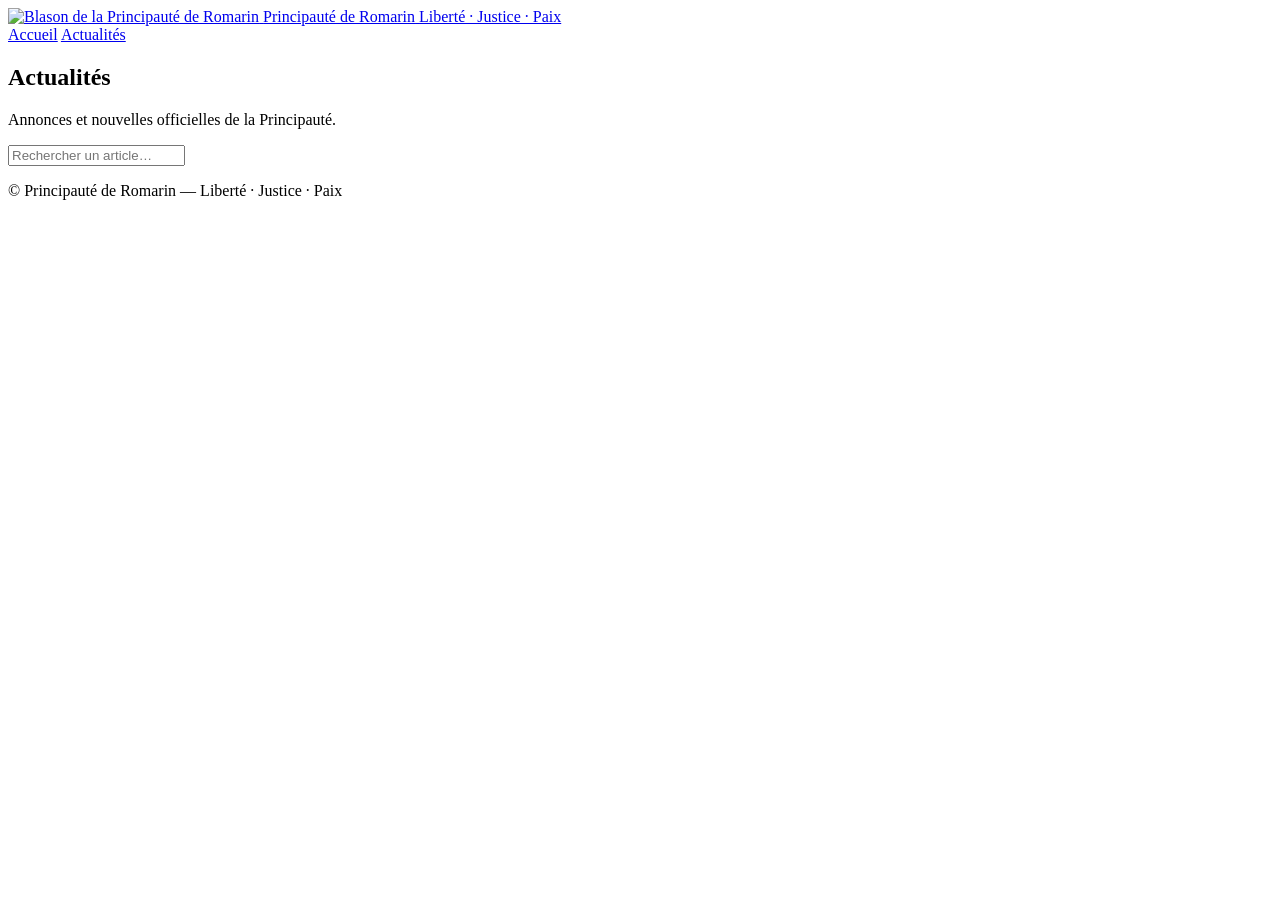
==== actualites.html @ c57ebdf3 "Add files via upload" ====
<!DOCTYPE html>
<html lang="fr">
<head>
  <meta charset="UTF-8">
  <meta name="viewport" content="width=device-width, initial-scale=1">
  <title>Actualités — Principauté de Romarin</title>
  <meta name="description" content="Les actualités officielles de la Principauté de Romarin.">
  <link rel="icon" href="img/blason.png">
  <link rel="stylesheet" href="actualites.css">
</head>
<body>

  <header class="site-header">
    <a class="brand" href="index.html" aria-label="Accueil de la Principauté de Romarin">
      <img src="img/blason.png" alt="Blason de la Principauté de Romarin" class="brand-logo">
      <span class="brand-text">
        <span class="brand-name">Principauté de Romarin</span>
        <span class="brand-motto">Liberté · Justice · Paix</span>
      </span>
    </a>
    <nav class="main-nav" aria-label="Navigation principale">
      <a href="index.html">Accueil</a>
      <a href="actualites.html" class="active">Actualités</a>
    </nav>
  </header>

  <main>
    <!-- Vue liste -->
    <section id="vue-liste">
      <div class="page-title">
        <h1>Actualités</h1>
        <p>Annonces et nouvelles officielles de la Principauté.</p>
      </div>

      <div class="toolbar">
        <div id="filtres" class="filtres" role="group" aria-label="Filtrer par catégorie"></div>
        <input id="recherche" type="search" placeholder="Rechercher un article…" aria-label="Rechercher un article">
      </div>

      <div id="grille" class="grille"></div>
      <p id="vide" class="vide" hidden>Aucun article à afficher pour le moment.</p>
    </section>

    <!-- Vue article -->
    <article id="vue-article" hidden></article>
  </main>

  <footer class="site-footer">
    <p>© <span id="annee"></span> Principauté de Romarin — Liberté · Justice · Paix</p>
  </footer>

  <script src="articles.js"></script>
  <script src="actualites.js"></script>
</body>
</html>
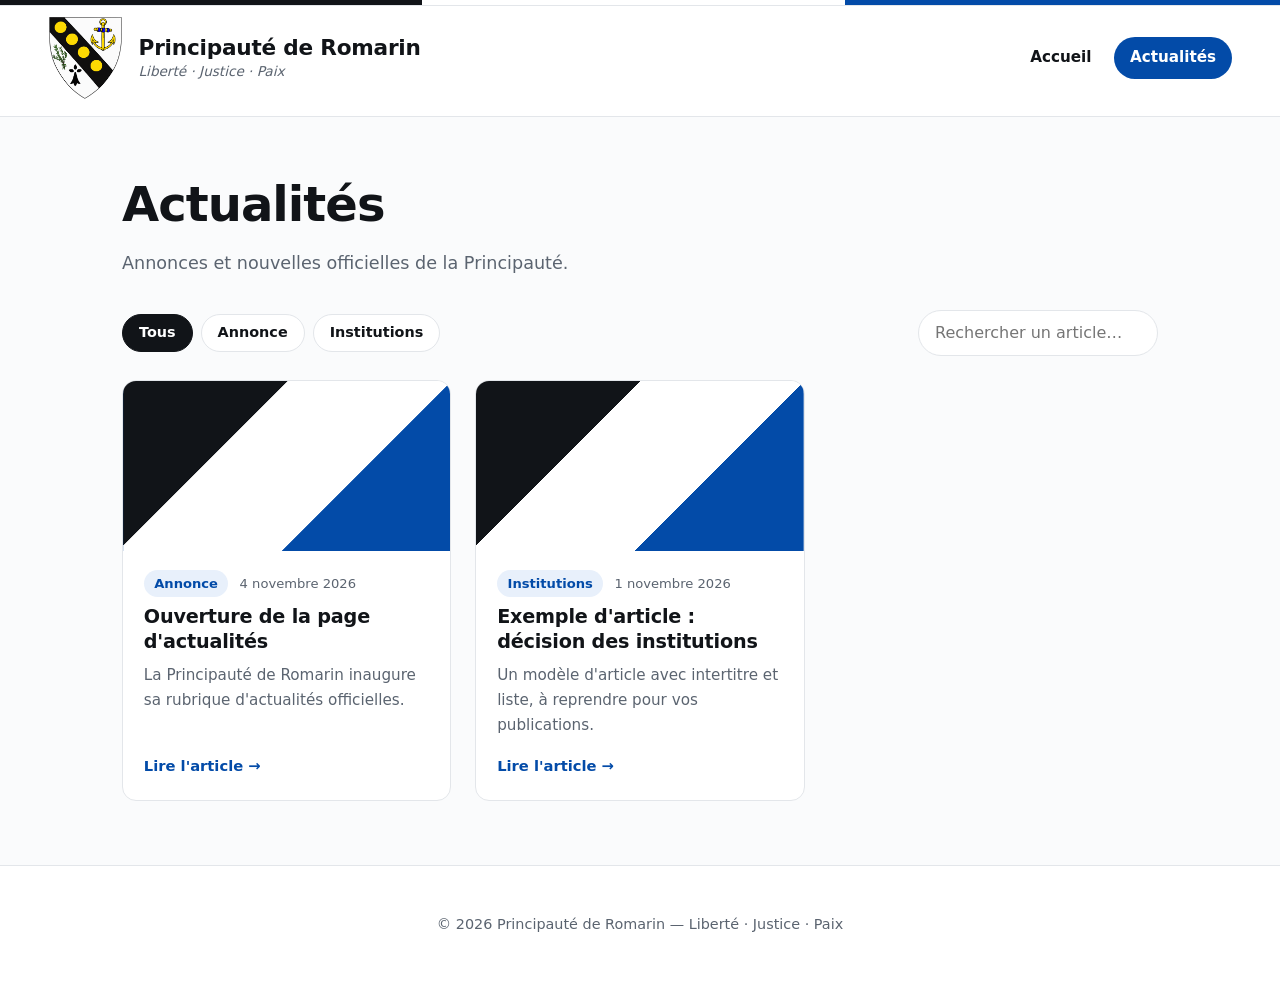
==== commit 2597c419: "Update actualites.html" ====
--- a/actualites.html
+++ b/actualites.html
@@ -12,7 +12,7 @@
 
   <header class="site-header">
     <a class="brand" href="index.html" aria-label="Accueil de la Principauté de Romarin">
-      <img src="img/blason.png" alt="Blason de la Principauté de Romarin" class="brand-logo">
+      <img src="assets/logo.png" alt="Blason de la Principauté de Romarin" class="brand-logo">
       <span class="brand-text">
         <span class="brand-name">Principauté de Romarin</span>
         <span class="brand-motto">Liberté · Justice · Paix</span>
--- a/actualites.css
+++ b/actualites.css
@@ -0,0 +1,215 @@
+:root {
+  --noir: #111418;
+  --bleu: #034ba8;
+  --bleu-clair: #e8f0fb;
+  --or: #f2c200;
+  --gris: #5b6470;
+  --bord: #e3e6ea;
+  --fond: #fafbfc;
+  --blanc: #ffffff;
+  --rayon: 14px;
+  --max: 1100px;
+}
+
+* { box-sizing: border-box; }
+
+html { scroll-behavior: smooth; }
+
+body {
+  margin: 0;
+  font-family: "Inter", "Segoe UI", system-ui, -apple-system, Roboto, sans-serif;
+  color: var(--noir);
+  background: var(--fond);
+  line-height: 1.65;
+}
+
+/* ---------- En-tête ---------- */
+.site-header {
+  display: flex;
+  align-items: center;
+  justify-content: space-between;
+  gap: 1.5rem;
+  flex-wrap: wrap;
+  padding: 1rem clamp(1rem, 4vw, 3rem);
+  background: var(--blanc);
+  border-bottom: 1px solid var(--bord);
+  position: sticky;
+  top: 0;
+  z-index: 10;
+}
+
+.site-header::before {
+  content: "";
+  position: absolute;
+  left: 0; right: 0; top: 0;
+  height: 5px;
+  background: linear-gradient(to right, var(--noir) 33%, var(--blanc) 33% 66%, var(--bleu) 66%);
+  border-bottom: 1px solid var(--bord);
+}
+
+.brand {
+  display: flex;
+  align-items: center;
+  gap: 1rem;
+  text-decoration: none;
+  color: inherit;
+}
+
+.brand-logo {
+  height: 84px;
+  width: auto;
+  display: block;
+}
+
+.brand-text { display: flex; flex-direction: column; line-height: 1.15; }
+.brand-name { font-size: 1.35rem; font-weight: 800; letter-spacing: -0.01em; }
+.brand-motto { font-size: 0.85rem; color: var(--gris); font-style: italic; margin-top: 0.2rem; }
+
+.main-nav { display: flex; gap: 0.4rem; }
+.main-nav a {
+  text-decoration: none;
+  color: var(--noir);
+  padding: 0.5rem 1rem;
+  border-radius: 999px;
+  font-weight: 600;
+  font-size: 0.95rem;
+  transition: background 0.2s, color 0.2s;
+}
+.main-nav a:hover { background: var(--bleu-clair); color: var(--bleu); }
+.main-nav a.active { background: var(--bleu); color: var(--blanc); }
+
+/* ---------- Contenu ---------- */
+main {
+  max-width: var(--max);
+  margin: 0 auto;
+  padding: 3rem clamp(1rem, 4vw, 2rem) 4rem;
+  min-height: 60vh;
+}
+
+.page-title h1 {
+  font-size: clamp(2rem, 5vw, 3rem);
+  margin: 0 0 0.3rem;
+  letter-spacing: -0.02em;
+}
+.page-title p { margin: 0; color: var(--gris); font-size: 1.1rem; }
+
+.toolbar {
+  display: flex;
+  justify-content: space-between;
+  align-items: center;
+  gap: 1rem;
+  flex-wrap: wrap;
+  margin: 2rem 0 1.5rem;
+}
+
+.filtres { display: flex; gap: 0.5rem; flex-wrap: wrap; }
+.filtre {
+  border: 1px solid var(--bord);
+  background: var(--blanc);
+  color: var(--noir);
+  padding: 0.4rem 1rem;
+  border-radius: 999px;
+  font: inherit;
+  font-size: 0.9rem;
+  font-weight: 600;
+  cursor: pointer;
+  transition: all 0.2s;
+}
+.filtre:hover { border-color: var(--bleu); color: var(--bleu); }
+.filtre.actif { background: var(--noir); border-color: var(--noir); color: var(--blanc); }
+
+#recherche {
+  font: inherit;
+  padding: 0.55rem 1rem;
+  border: 1px solid var(--bord);
+  border-radius: 999px;
+  min-width: 240px;
+  background: var(--blanc);
+}
+#recherche:focus { outline: 2px solid var(--bleu); outline-offset: 1px; }
+
+/* ---------- Cartes ---------- */
+.grille {
+  display: grid;
+  grid-template-columns: repeat(auto-fill, minmax(300px, 1fr));
+  gap: 1.5rem;
+}
+
+.carte {
+  display: flex;
+  flex-direction: column;
+  background: var(--blanc);
+  border: 1px solid var(--bord);
+  border-radius: var(--rayon);
+  overflow: hidden;
+  text-decoration: none;
+  color: inherit;
+  transition: transform 0.2s, box-shadow 0.2s, border-color 0.2s;
+}
+.carte:hover {
+  transform: translateY(-4px);
+  box-shadow: 0 12px 28px rgba(17, 20, 24, 0.09);
+  border-color: var(--bleu);
+}
+
+.carte-image {
+  height: 170px;
+  background: linear-gradient(135deg, var(--noir) 0 33%, var(--blanc) 33% 66%, var(--bleu) 66%);
+  background-size: cover;
+  background-position: center;
+}
+
+.carte-corps { padding: 1.2rem 1.3rem 1.4rem; display: flex; flex-direction: column; gap: 0.5rem; flex: 1; }
+.meta { display: flex; align-items: center; gap: 0.7rem; font-size: 0.82rem; color: var(--gris); }
+.tag {
+  background: var(--bleu-clair);
+  color: var(--bleu);
+  font-weight: 700;
+  padding: 0.15rem 0.65rem;
+  border-radius: 999px;
+}
+.carte h2 { font-size: 1.2rem; line-height: 1.3; margin: 0; letter-spacing: -0.01em; }
+.carte p { margin: 0; color: var(--gris); font-size: 0.95rem; }
+.lire { margin-top: auto; padding-top: 0.5rem; color: var(--bleu); font-weight: 700; font-size: 0.92rem; }
+
+.vide { text-align: center; color: var(--gris); padding: 3rem 0; }
+
+/* ---------- Article ---------- */
+#vue-article { max-width: 720px; margin: 0 auto; }
+.retour {
+  display: inline-block;
+  margin-bottom: 1.5rem;
+  color: var(--bleu);
+  font-weight: 700;
+  text-decoration: none;
+}
+.retour:hover { text-decoration: underline; }
+
+#vue-article h1 {
+  font-size: clamp(1.9rem, 4.5vw, 2.7rem);
+  line-height: 1.2;
+  letter-spacing: -0.02em;
+  margin: 0.8rem 0 1.5rem;
+}
+.article-image { width: 100%; border-radius: var(--rayon); margin-bottom: 1.8rem; display: block; }
+.article-contenu { font-size: 1.08rem; }
+.article-contenu h3 { margin-top: 2rem; font-size: 1.3rem; }
+.article-contenu a { color: var(--bleu); }
+.article-contenu img { max-width: 100%; border-radius: 10px; }
+
+/* ---------- Pied de page ---------- */
+.site-footer {
+  text-align: center;
+  padding: 2rem 1rem;
+  border-top: 1px solid var(--bord);
+  color: var(--gris);
+  font-size: 0.9rem;
+  background: var(--blanc);
+}
+
+/* ---------- Mobile ---------- */
+@media (max-width: 640px) {
+  .brand-logo { height: 68px; }
+  .brand-name { font-size: 1.1rem; }
+  #recherche { width: 100%; min-width: 0; }
+}
